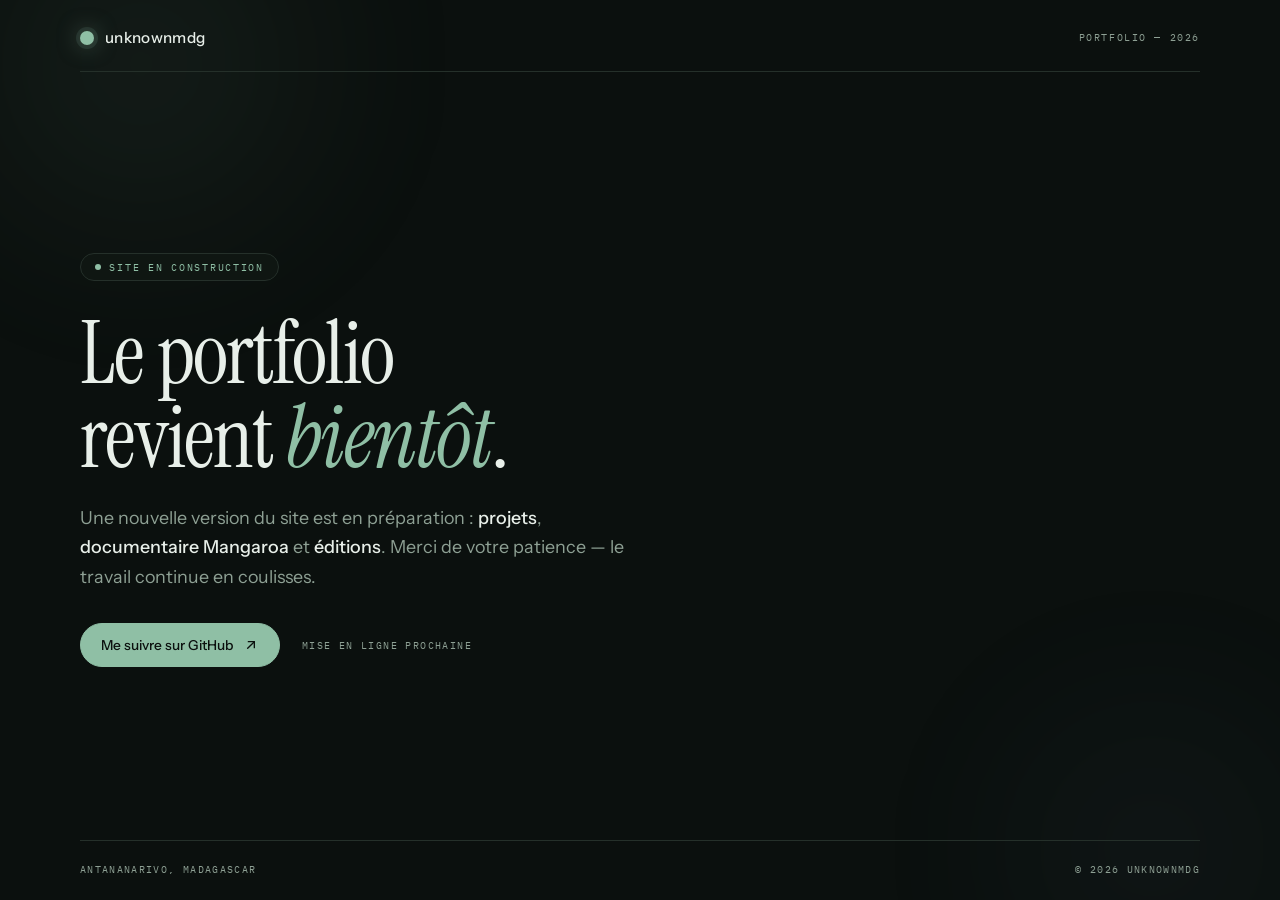
==== construction/index.html @ 23112843 "Page site en construction" ====
<!DOCTYPE html>
<html lang="fr">
<head>
  <meta charset="UTF-8" />
  <meta name="viewport" content="width=device-width, initial-scale=1.0" />
  <title>unknownmdg — Site en construction</title>
  <meta name="description" content="Le portfolio unknownmdg est en préparation. Une nouvelle version arrive bientôt : projets, documentaire et éditions." />
  <meta name="robots" content="noindex, nofollow" />
  <meta name="theme-color" content="#0b100e" />
  <meta property="og:title" content="unknownmdg — Site en construction" />
  <meta property="og:description" content="Une nouvelle version du portfolio arrive bientôt." />
  <meta property="og:type" content="website" />
  <link rel="icon" href="data:image/svg+xml,%3Csvg xmlns='http://www.w3.org/2000/svg' viewBox='0 0 32 32'%3E%3Crect width='32' height='32' rx='8' fill='%230b100e'/%3E%3Ccircle cx='16' cy='16' r='6' fill='%238fbfa5'/%3E%3C/svg%3E" />
  <link rel="preconnect" href="https://fonts.googleapis.com" />
  <link rel="preconnect" href="https://fonts.gstatic.com" crossorigin />
  <link href="https://fonts.googleapis.com/css2?family=Instrument+Serif:ital@0;1&family=Instrument+Sans:wght@400;500;600&family=IBM+Plex+Mono:wght@400;500&display=swap" rel="stylesheet" />
  <style>
    :root {
      --bg: #0b100e;
      --surface: #121915;
      --fg: #e8efe9;
      --muted: #8ea094;
      --line: #25302a;
      --accent: #8fbfa5;
      --serif: "Instrument Serif", Georgia, "Times New Roman", serif;
      --sans: "Instrument Sans", "Segoe UI", system-ui, sans-serif;
      --mono: "IBM Plex Mono", ui-monospace, "Courier New", monospace;
    }

    * { box-sizing: border-box; }

    html, body { height: 100%; }

    body {
      margin: 0;
      min-height: 100svh;
      display: flex;
      flex-direction: column;
      background: var(--bg);
      color: var(--fg);
      font-family: var(--sans);
      -webkit-font-smoothing: antialiased;
      overflow-x: hidden;
      position: relative;
    }

    /* Halos jade discrets, comme sur le portfolio */
    body::before,
    body::after {
      content: "";
      position: fixed;
      border-radius: 50%;
      pointer-events: none;
      filter: blur(90px);
      opacity: 0.45;
      z-index: 0;
    }
    body::before {
      width: 42vmax;
      height: 42vmax;
      top: -16vmax;
      left: -10vmax;
      background: radial-gradient(circle, rgba(143, 191, 165, 0.22), transparent 68%);
    }
    body::after {
      width: 36vmax;
      height: 36vmax;
      bottom: -14vmax;
      right: -8vmax;
      background: radial-gradient(circle, rgba(112, 148, 196, 0.16), transparent 68%);
    }

    .wrap {
      position: relative;
      z-index: 1;
      width: min(1120px, 100% - 2.5rem);
      margin: 0 auto;
      display: flex;
      flex-direction: column;
      flex: 1;
      padding: 1.75rem 0 1.5rem;
    }

    header {
      display: flex;
      align-items: center;
      justify-content: space-between;
      gap: 1rem;
      padding-bottom: 1.5rem;
      border-bottom: 1px solid var(--line);
    }

    .brand {
      display: flex;
      align-items: center;
      gap: 0.7rem;
      text-decoration: none;
      color: var(--fg);
    }

    .lamp {
      width: 14px;
      height: 14px;
      border-radius: 50%;
      background: var(--accent);
      box-shadow: 0 0 0 4px rgba(143, 191, 165, 0.12), 0 0 22px rgba(143, 191, 165, 0.55);
      animation: breathe 4.2s ease-in-out infinite;
    }

    .brand-name {
      font-size: 0.95rem;
      letter-spacing: 0.02em;
      font-weight: 500;
    }

    .brand-meta {
      font-family: var(--mono);
      font-size: 0.62rem;
      letter-spacing: 0.16em;
      text-transform: uppercase;
      color: var(--muted);
    }

    main {
      flex: 1;
      display: flex;
      flex-direction: column;
      justify-content: center;
      padding: 4rem 0 3.5rem;
      max-width: 46rem;
    }

    .status {
      display: inline-flex;
      align-items: center;
      gap: 0.55rem;
      align-self: flex-start;
      padding: 0.42rem 0.85rem;
      border: 1px solid var(--line);
      border-radius: 999px;
      background: rgba(18, 25, 21, 0.7);
      font-family: var(--mono);
      font-size: 0.6rem;
      letter-spacing: 0.18em;
      text-transform: uppercase;
      color: var(--accent);
      margin-bottom: 1.9rem;
    }

    .status .dot {
      width: 6px;
      height: 6px;
      border-radius: 50%;
      background: var(--accent);
      animation: blink 2.4s ease-in-out infinite;
    }

    h1 {
      margin: 0 0 1.35rem;
      font-family: var(--serif);
      font-weight: 400;
      font-size: clamp(2.6rem, 8vw, 5.4rem);
      line-height: 0.98;
      letter-spacing: -0.02em;
    }

    h1 em {
      font-style: italic;
      color: var(--accent);
    }

    .lead {
      margin: 0 0 2rem;
      max-width: 34rem;
      font-size: clamp(1rem, 1.6vw, 1.12rem);
      line-height: 1.65;
      color: var(--muted);
    }

    .lead strong {
      color: var(--fg);
      font-weight: 500;
    }

    .actions {
      display: flex;
      flex-wrap: wrap;
      align-items: center;
      gap: 0.8rem 1.4rem;
    }

    .btn {
      display: inline-flex;
      align-items: center;
      gap: 0.6rem;
      padding: 0.8rem 1.25rem;
      border: 1px solid var(--accent);
      border-radius: 999px;
      color: var(--bg);
      background: var(--accent);
      text-decoration: none;
      font-size: 0.86rem;
      font-weight: 500;
      transition: transform 0.25s ease, box-shadow 0.25s ease, background 0.25s ease;
    }

    .btn:hover,
    .btn:focus-visible {
      transform: translateY(-2px);
      box-shadow: 0 10px 30px rgba(143, 191, 165, 0.22);
      outline: none;
    }

    .btn svg { width: 16px; height: 16px; }

    .hint {
      font-family: var(--mono);
      font-size: 0.62rem;
      letter-spacing: 0.14em;
      text-transform: uppercase;
      color: var(--muted);
    }

    footer {
      display: flex;
      flex-wrap: wrap;
      align-items: center;
      justify-content: space-between;
      gap: 0.65rem 1.5rem;
      padding-top: 1.4rem;
      border-top: 1px solid var(--line);
      font-family: var(--mono);
      font-size: 0.6rem;
      letter-spacing: 0.14em;
      text-transform: uppercase;
      color: var(--muted);
    }

    footer a {
      color: var(--muted);
      text-decoration: none;
      border-bottom: 1px solid transparent;
      transition: color 0.2s ease, border-color 0.2s ease;
    }

    footer a:hover,
    footer a:focus-visible {
      color: var(--fg);
      border-color: var(--line);
      outline: none;
    }

    @keyframes breathe {
      0%, 100% { box-shadow: 0 0 0 4px rgba(143, 191, 165, 0.12), 0 0 18px rgba(143, 191, 165, 0.45); }
      50% { box-shadow: 0 0 0 7px rgba(143, 191, 165, 0.07), 0 0 30px rgba(143, 191, 165, 0.7); }
    }

    @keyframes blink {
      0%, 100% { opacity: 1; }
      50% { opacity: 0.35; }
    }

    @media (max-width: 600px) {
      .wrap { padding: 1.2rem 0 1.2rem; }
      header { flex-wrap: wrap; }
      .brand-meta { display: none; }
      main { padding: 3rem 0 2.5rem; }
      footer { flex-direction: column; align-items: flex-start; gap: 0.5rem; }
    }

    @media (prefers-reduced-motion: reduce) {
      .lamp, .status .dot { animation: none; }
      .btn { transition: none; }
      .btn:hover { transform: none; }
    }
  </style>
</head>
<body>
  <div class="wrap">
    <header>
      <a class="brand" href="https://unknownmdg.netlify.app/" aria-label="unknownmdg — accueil">
        <span class="lamp" aria-hidden="true"></span>
        <span class="brand-name">unknownmdg</span>
      </a>
      <span class="brand-meta">Portfolio — 2026</span>
    </header>

    <main>
      <span class="status"><span class="dot" aria-hidden="true"></span>Site en construction</span>

      <h1>Le portfolio<br />revient <em>bientôt</em>.</h1>

      <p class="lead">
        Une nouvelle version du site est en préparation : <strong>projets</strong>,
        <strong>documentaire Mangaroa</strong> et <strong>éditions</strong>.
        Merci de votre patience — le travail continue en coulisses.
      </p>

      <div class="actions">
        <a class="btn" href="https://github.com/Unknown-MDG" target="_blank" rel="noopener noreferrer">
          Me suivre sur GitHub
          <svg viewBox="0 0 24 24" fill="none" stroke="currentColor" stroke-width="2" stroke-linecap="round" stroke-linejoin="round" aria-hidden="true">
            <path d="M7 17 17 7" />
            <path d="M8 7h9v9" />
          </svg>
        </a>
        <span class="hint">Mise en ligne prochaine</span>
      </div>
    </main>

    <footer>
      <span>Antananarivo, Madagascar</span>
      <span>© 2026 unknownmdg</span>
    </footer>
  </div>
</body>
</html>
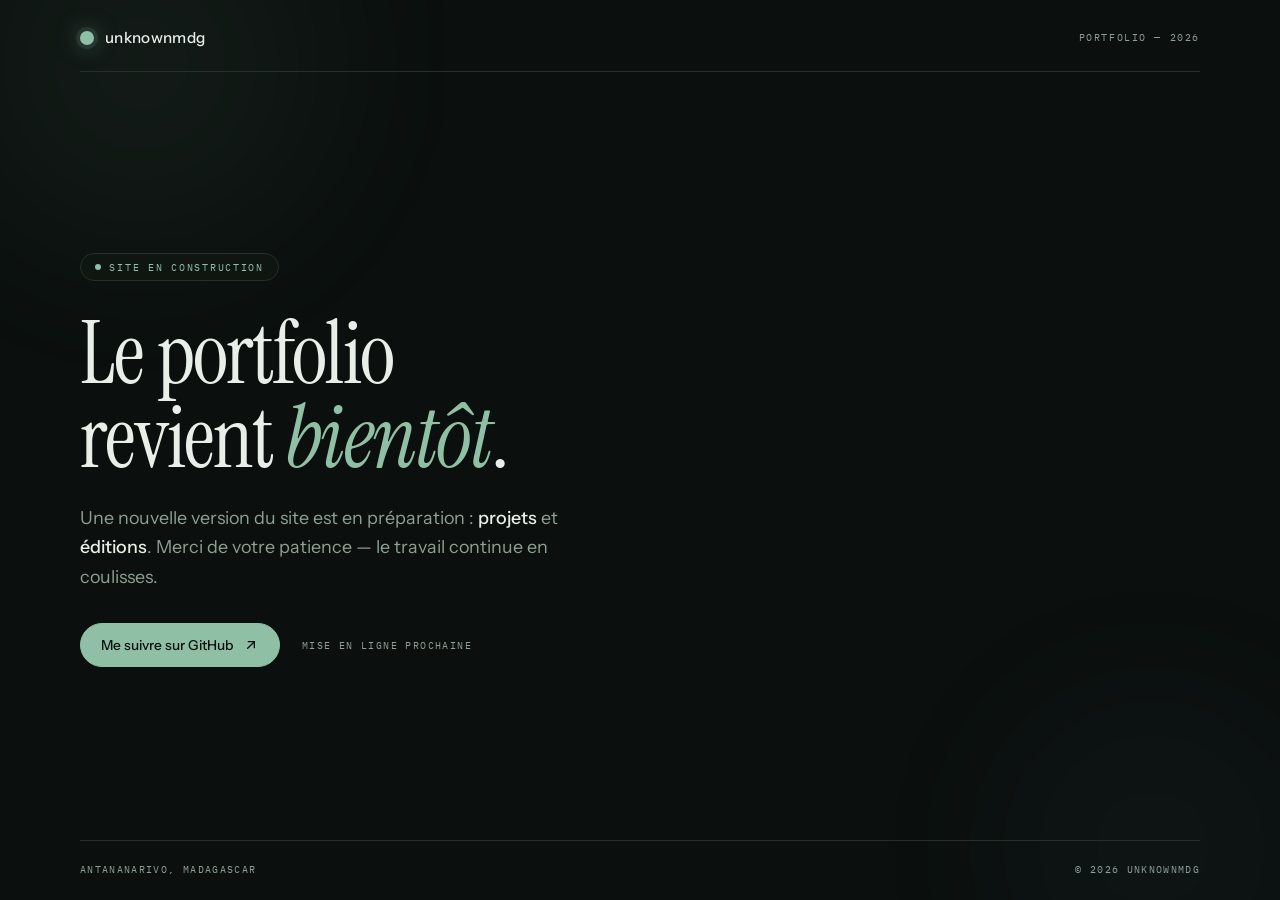
==== commit 96eb103b: "Page en construction : retrait de la mention Mangaroa" ====
--- a/construction/index.html
+++ b/construction/index.html
@@ -291,8 +291,8 @@
       <h1>Le portfolio<br />revient <em>bientôt</em>.</h1>
 
       <p class="lead">
-        Une nouvelle version du site est en préparation : <strong>projets</strong>,
-        <strong>documentaire Mangaroa</strong> et <strong>éditions</strong>.
+        Une nouvelle version du site est en préparation : <strong>projets</strong>
+        et <strong>éditions</strong>.
         Merci de votre patience — le travail continue en coulisses.
       </p>
 
